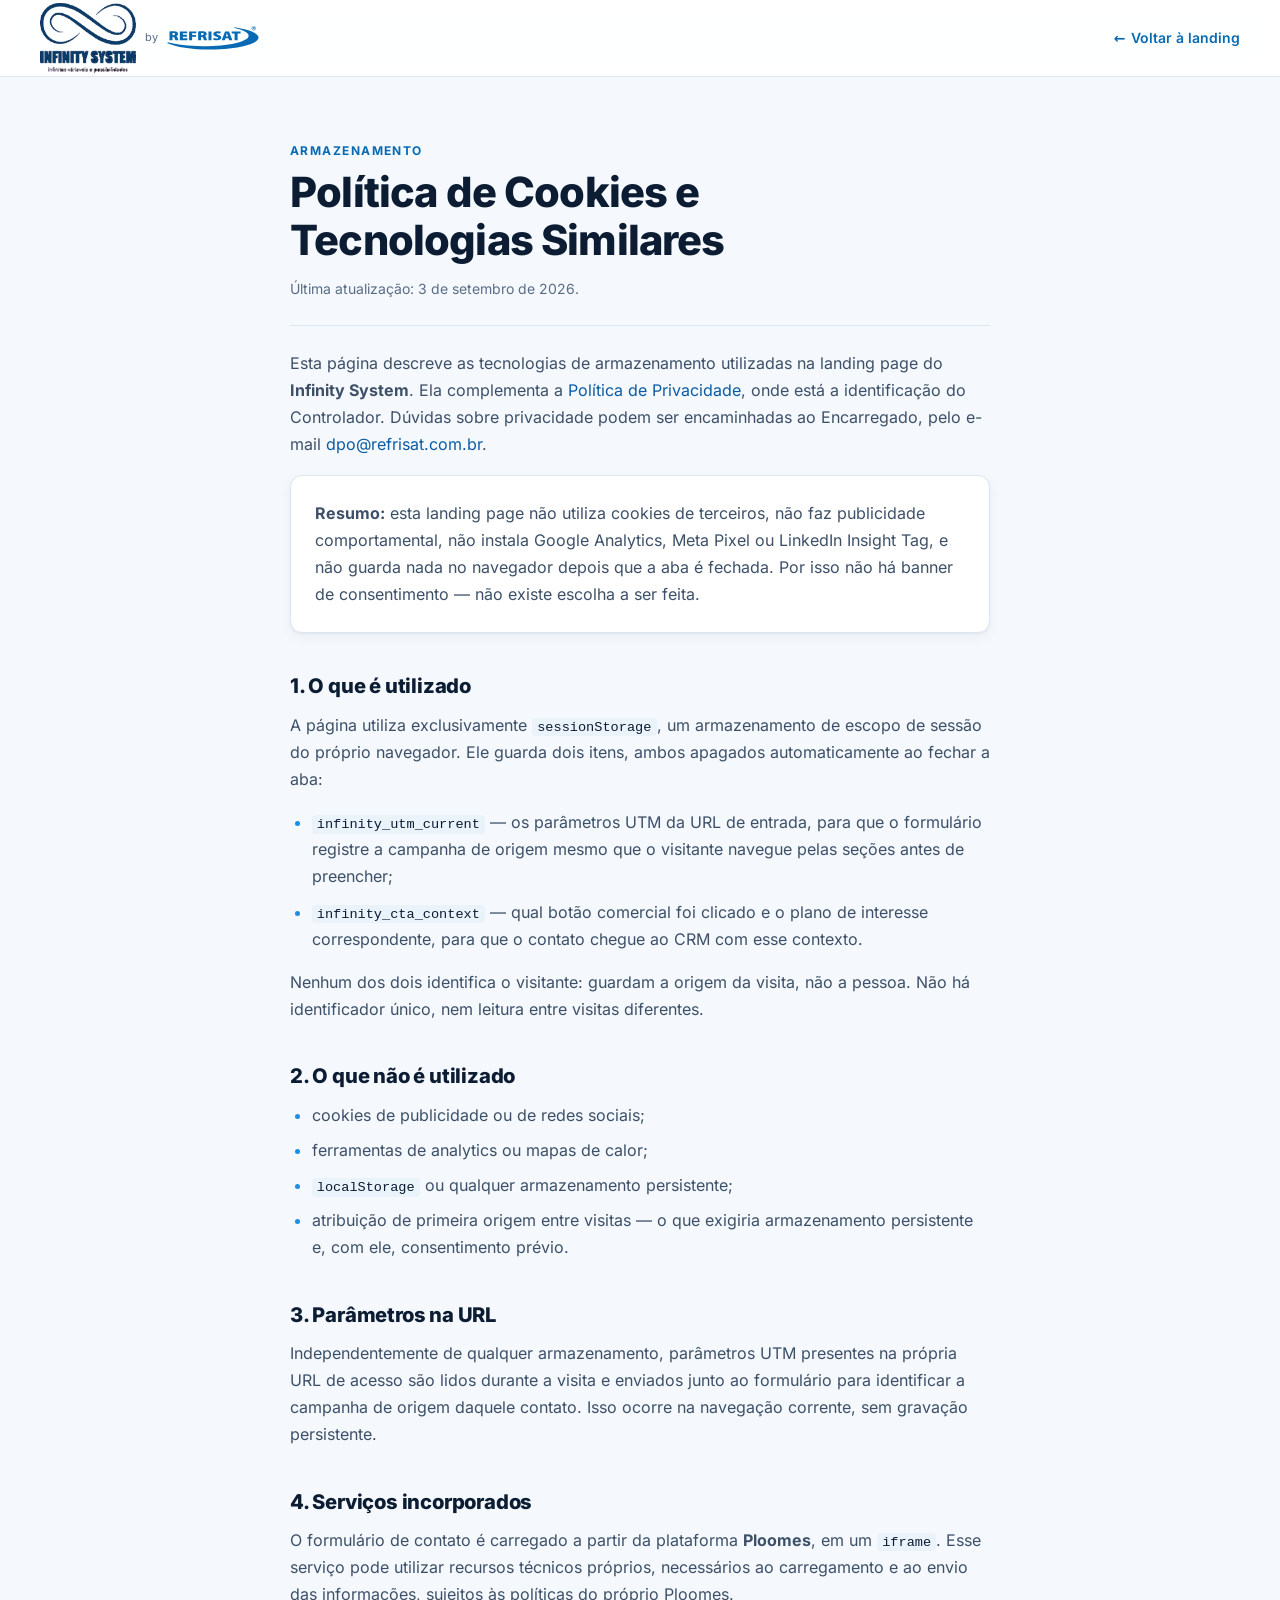
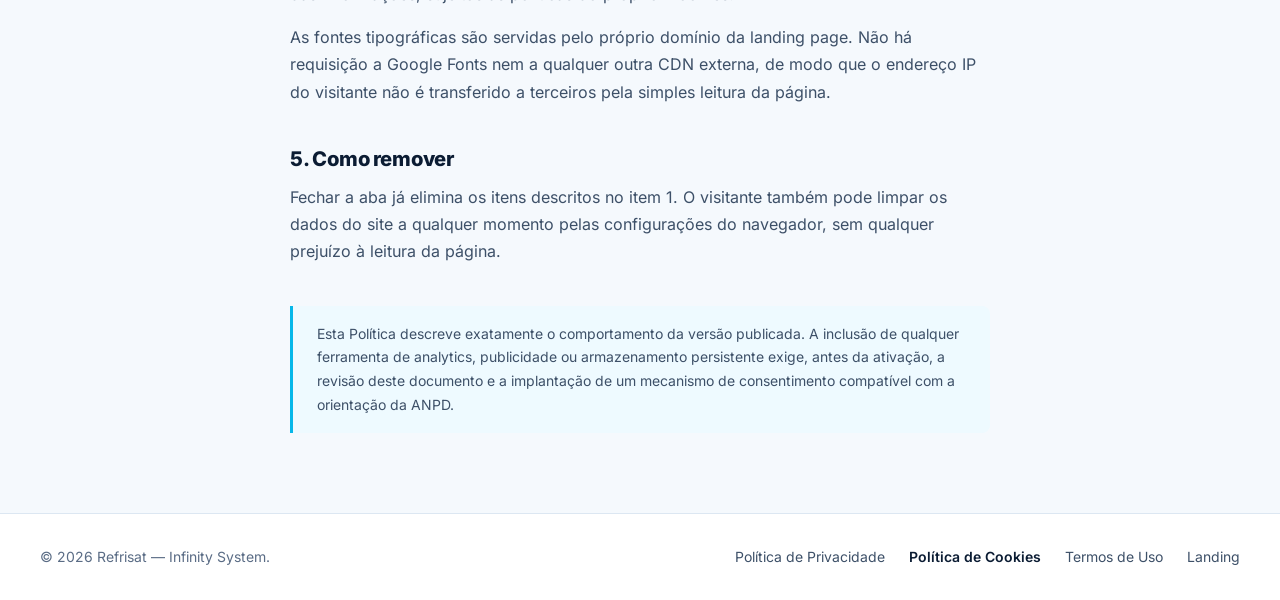
==== politica-de-cookies.html @ ff214e85 "Deploy via Traefik: stack Portainer, Dockerfile e nginx interno Troca o deploy nginx+certbot standal" ====
<!doctype html>
<html lang="pt-BR">
<head>
<meta charset="utf-8">
<meta name="viewport" content="width=device-width, initial-scale=1">

<!-- Conferir a data de "Última atualização" a cada revisão do texto. -->
<title>Política de Cookies | Infinity System</title>
<meta name="description" content="Quais tecnologias de armazenamento a landing page do Infinity System utiliza — e quais deliberadamente não utiliza.">
<link rel="canonical" href="https://goinfinity.com.br/politica-de-cookies.html">
<meta name="robots" content="index, follow">
<meta name="theme-color" content="#ffffff">

<link rel="icon" href="assets/favicon-32.png" sizes="32x32">
<link rel="icon" href="assets/favicon-512.png" sizes="512x512">
<link rel="apple-touch-icon" href="assets/apple-touch-icon.png">
<link rel="stylesheet" href="styles.css">
</head>

<body class="legal-page">

<header class="legal-header">
  <div class="container">
    <a class="brand" href="index.html" aria-label="Infinity System by Refrisat — voltar à página inicial">
      <picture>
        <source srcset="assets/infinity-logo.webp" type="image/webp">
        <img class="brand-mark" src="assets/infinity-logo.png" width="104" height="75" alt="Infinity System">
      </picture>
      <span class="brand-by">by</span>
      <img class="brand-refrisat" src="assets/refrisat.svg" width="96" height="25" alt="Refrisat">
    </a>
    <a class="back-link" href="index.html">Voltar à landing</a>
  </div>
</header>

<main class="legal-doc">
  <p class="kicker">Armazenamento</p>
  <h1>Política de Cookies e Tecnologias Similares</h1>
  <p class="doc-meta">Última atualização: 3 de setembro de 2026.</p>

  <p>Esta página descreve as tecnologias de armazenamento utilizadas na
     landing page do <strong>Infinity System</strong>. Ela complementa a
     <a href="politica-de-privacidade.html">Política de Privacidade</a>, onde
     está a identificação do Controlador. Dúvidas sobre privacidade podem ser
     encaminhadas ao Encarregado, pelo e-mail
     <a href="mailto:dpo@refrisat.com.br">dpo@refrisat.com.br</a>.</p>

  <div class="controller">
    <p><strong>Resumo:</strong> esta landing page não utiliza cookies de
       terceiros, não faz publicidade comportamental, não instala Google
       Analytics, Meta Pixel ou LinkedIn Insight Tag, e não guarda nada no
       navegador depois que a aba é fechada. Por isso não há banner de
       consentimento — não existe escolha a ser feita.</p>
  </div>

  <h2>1. O que é utilizado</h2>
  <p>A página utiliza exclusivamente <code>sessionStorage</code>, um
     armazenamento de escopo de sessão do próprio navegador. Ele guarda dois
     itens, ambos apagados automaticamente ao fechar a aba:</p>
  <ul>
    <li><code>infinity_utm_current</code> — os parâmetros UTM da URL de
        entrada, para que o formulário registre a campanha de origem mesmo
        que o visitante navegue pelas seções antes de preencher;</li>
    <li><code>infinity_cta_context</code> — qual botão comercial foi clicado e
        o plano de interesse correspondente, para que o contato chegue ao CRM
        com esse contexto.</li>
  </ul>
  <p>Nenhum dos dois identifica o visitante: guardam a origem da visita, não a
     pessoa. Não há identificador único, nem leitura entre visitas
     diferentes.</p>

  <h2>2. O que não é utilizado</h2>
  <ul>
    <li>cookies de publicidade ou de redes sociais;</li>
    <li>ferramentas de analytics ou mapas de calor;</li>
    <li><code>localStorage</code> ou qualquer armazenamento persistente;</li>
    <li>atribuição de primeira origem entre visitas — o que exigiria
        armazenamento persistente e, com ele, consentimento prévio.</li>
  </ul>

  <h2>3. Parâmetros na URL</h2>
  <p>Independentemente de qualquer armazenamento, parâmetros UTM presentes na
     própria URL de acesso são lidos durante a visita e enviados junto ao
     formulário para identificar a campanha de origem daquele contato. Isso
     ocorre na navegação corrente, sem gravação persistente.</p>

  <h2>4. Serviços incorporados</h2>
  <p>O formulário de contato é carregado a partir da plataforma
     <strong>Ploomes</strong>, em um <code>iframe</code>. Esse serviço pode
     utilizar recursos técnicos próprios, necessários ao carregamento e ao
     envio das informações, sujeitos às políticas do próprio Ploomes.</p>
  <p>As fontes tipográficas são servidas pelo próprio domínio da landing page.
     Não há requisição a Google Fonts nem a qualquer outra CDN externa, de
     modo que o endereço IP do visitante não é transferido a terceiros pela
     simples leitura da página.</p>

  <h2>5. Como remover</h2>
  <p>Fechar a aba já elimina os itens descritos no item 1. O visitante também
     pode limpar os dados do site a qualquer momento pelas configurações do
     navegador, sem qualquer prejuízo à leitura da página.</p>

  <p class="notice">Esta Política descreve exatamente o comportamento da
     versão publicada. A inclusão de qualquer ferramenta de analytics,
     publicidade ou armazenamento persistente exige, antes da ativação, a
     revisão deste documento e a implantação de um mecanismo de consentimento
     compatível com a orientação da ANPD.</p>

</main>

<footer class="legal-footer">
  <div class="container">
    <p>&copy; 2026 Refrisat — Infinity System.</p>
    <nav aria-label="Documentos legais">
      <a href="politica-de-privacidade.html">Política de Privacidade</a>
      <a href="politica-de-cookies.html" aria-current="page">Política de Cookies</a>
      <a href="termos-de-uso.html">Termos de Uso</a>
      <a href="index.html">Landing</a>
    </nav>
  </div>
</footer>

</body>
</html>
---- styles.css ----
/* =========================================================================
   Infinity System by Refrisat — Landing Page
   Design system + layout
   ========================================================================= */

/* ---------- Fontes (self-hosted: sem dependência de CDN, aderente à LGPD) */
@font-face {
  font-family: 'InterVar';
  font-style: normal;
  font-display: swap;
  font-weight: 100 900;
  src: url('assets/fonts/inter-latin-wght-normal.woff2') format('woff2-variations');
  unicode-range: U+0000-00FF,U+0131,U+0152-0153,U+02BB-02BC,U+02C6,U+02DA,U+02DC,U+0304,U+0308,U+0329,U+2000-206F,U+20AC,U+2122,U+2191,U+2193,U+2212,U+2215,U+FEFF,U+FFFD;
}
@font-face {
  font-family: 'InterVar';
  font-style: normal;
  font-display: swap;
  font-weight: 100 900;
  src: url('assets/fonts/inter-latin-ext-wght-normal.woff2') format('woff2-variations');
  unicode-range: U+0100-02BA,U+02BD-02C5,U+02C7-02CC,U+02CE-02D7,U+02DD-02FF,U+0304,U+0308,U+0329,U+1D00-1DBF,U+1E00-1E9F,U+1EF2-1EFF,U+2020,U+20A0-20AB,U+20AD-20C0,U+2113,U+2C60-2C7F,U+A720-A7FF;
}

/* ---------- Tokens --------------------------------------------------- */
:root {
  /* Marca */
  --navy-950:#04101f;
  --navy-900:#071a33;
  --navy-800:#0b2647;
  --navy-700:#103763;
  --blue-700:#0a5ba4;
  --blue-600:#076ab3;   /* azul institucional Refrisat, extraído do logo vetorial */
  --blue-500:#1b8fe0;
  --cyan-500:#06b7e9;
  --cyan-400:#33cbf0;
  --cyan-200:#a9e6f8;
  --cyan-050:#eefaff;
  --green-700:#12703f;
  --green-500:#1c9c58;
  --violet-600:#6b4bb0;
  --violet-500:#7d5cc6;

  /* Paleta institucional HBR Holding Brasil
     (manual da marca — LOGOS/Holding/MANUAL POCKET_CURVAS.pdf).
     Usada apenas na faixa do grupo; o restante da página segue o azul
     Refrisat. */
  --hbr-navy:#003c64;     /* Pantone 2965C */
  --hbr-gray:#5f5f64;     /* Pantone 425C  */
  --hbr-steel:#5f87a0;    /* Pantone 5415C */
  --hbr-wash:#ecf1f4;     /* 5415C a 12% sobre branco */

  /* Superfícies e texto */
  --ink:#0b1c33;          /* texto principal            AA sobre branco */
  --ink-2:#3d5068;        /* texto secundário  7.0:1                    */
  --ink-3:#5a6c85;        /* texto terciário   4.8:1                    */
  --surface:#ffffff;
  --surface-2:#f5f9fd;
  --surface-3:#eaf2fa;
  --line:#dce7f2;
  --line-2:#c6d8e9;

  /* Texto sobre fundo escuro */
  --on-dark:#ffffff;
  --on-dark-2:#c8d9ea;    /* 9.4:1 sobre --navy-950 */
  --on-dark-3:#9db4cc;    /* 6.1:1 sobre --navy-950 */

  /* Escala tipográfica */
  --fs-display:clamp(2.5rem, 1.55rem + 3.1vw, 4rem);
  --fs-h2:clamp(1.85rem, 1.35rem + 1.7vw, 2.85rem);
  --fs-h3:clamp(1.1rem, 1.02rem + .3vw, 1.3rem);
  --fs-lead:clamp(1.02rem, .96rem + .3vw, 1.19rem);
  --fs-body:1rem;
  --fs-sm:.875rem;
  --fs-xs:.8125rem;
  --fs-eyebrow:.75rem;

  /* Espaçamento (escala de 4) */
  --sp-1:.25rem; --sp-2:.5rem;  --sp-3:.75rem; --sp-4:1rem;
  --sp-5:1.5rem; --sp-6:2rem;   --sp-7:2.5rem; --sp-8:3rem;
  --sp-9:4rem;   --sp-10:5rem;  --sp-11:6.5rem;

  --section-y:clamp(4rem, 2.4rem + 5vw, 7rem);

  /* Formas */
  --r-sm:8px; --r-md:12px; --r-lg:18px; --r-xl:26px; --r-pill:999px;
  --sh-1:0 1px 2px rgba(11,38,71,.06), 0 4px 12px rgba(11,38,71,.05);
  --sh-2:0 2px 4px rgba(11,38,71,.05), 0 12px 28px rgba(11,38,71,.08);
  --sh-3:0 24px 60px rgba(4,20,44,.16);
  --ring:0 0 0 3px #fff, 0 0 0 6px var(--blue-600);
  --ring-dark:0 0 0 3px var(--navy-950), 0 0 0 6px var(--cyan-400);

  --container:1200px;
  --header-h:76px;
}

/* ---------- Reset ---------------------------------------------------- */
*,*::before,*::after { box-sizing:border-box; }
html {
  scroll-behavior:smooth;
  scroll-padding-top:calc(var(--header-h) + 12px);
  -webkit-text-size-adjust:100%;
}
body {
  margin:0;
  font-family:'InterVar', ui-sans-serif, system-ui, -apple-system, 'Segoe UI', Roboto, sans-serif;
  font-size:var(--fs-body);
  line-height:1.6;
  color:var(--ink);
  background:var(--surface);
  -webkit-font-smoothing:antialiased;
  text-rendering:optimizeLegibility;
  font-feature-settings:'cv05' 1,'ss01' 1;
}
h1,h2,h3,h4 { margin:0; font-weight:800; letter-spacing:-.022em; line-height:1.12; text-wrap:balance; }
p { margin:0; }
ul, ol { margin:0; padding:0; list-style:none; }
img,svg { max-width:100%; display:block; }
img { height:auto; }
a { color:inherit; text-decoration:none; }
button { font:inherit; color:inherit; background:none; border:0; cursor:pointer; }
strong,b { font-weight:700; }

/* Foco visível consistente — antes inexistente na página */
:focus-visible { outline:none; box-shadow:var(--ring); border-radius:var(--r-sm); }
.section-dark :focus-visible, .site-footer :focus-visible { box-shadow:var(--ring-dark); }

.skip-link {
  position:fixed; top:-100px; left:16px; z-index:2000;
  background:var(--surface); color:var(--navy-900);
  padding:12px 20px; border-radius:var(--r-sm); font-weight:700; box-shadow:var(--sh-2);
  transition:top .18s ease;
}
.skip-link:focus-visible { top:16px; }
.sr-only {
  position:absolute; width:1px; height:1px; padding:0; margin:-1px;
  overflow:hidden; clip:rect(0 0 0 0); white-space:nowrap; border:0;
}

/* ---------- Layout --------------------------------------------------- */
.container { width:min(var(--container), 100% - 2.5rem); margin-inline:auto; }
.section { padding-block:var(--section-y); position:relative; }
.section-tint { background:var(--surface-2); }
.section-dark { background:var(--navy-950); color:var(--on-dark); }
.section-dark p { color:var(--on-dark-2); }

/* Cabeçalho de seção */
.sec-head { max-width:46rem; margin-bottom:var(--sp-8); }
.sec-head.is-center { margin-inline:auto; text-align:center; }
.eyebrow {
  display:inline-flex; align-items:center; gap:.55rem;
  font-size:var(--fs-eyebrow); font-weight:800; letter-spacing:.09em;
  text-transform:uppercase; color:var(--blue-700); margin-bottom:var(--sp-3);
}
.eyebrow::before { content:""; flex:none; width:22px; height:2px; background:currentColor; border-radius:2px; }
.eyebrow { line-height:1.4; }
.is-center .eyebrow { justify-content:center; }
.eyebrow-light { color:var(--cyan-400); }
.sec-head h2 { font-size:var(--fs-h2); }
.sec-head p { margin-top:var(--sp-4); font-size:var(--fs-lead); color:var(--ink-3); }
.section-dark .sec-head p { color:var(--on-dark-2); }

/* ---------- Botões --------------------------------------------------- */
.btn {
  display:inline-flex; align-items:center; justify-content:center; gap:.5rem;
  min-height:48px; padding:0 1.4rem; border-radius:var(--r-md);
  font-size:var(--fs-sm); font-weight:700; letter-spacing:-.005em;
  transition:background .18s ease, box-shadow .18s ease, transform .18s ease, border-color .18s ease;
  text-align:center;
}
.btn svg { width:18px; height:18px; flex:none; }
.btn-primary {
  color:#fff; background:var(--blue-600);
  box-shadow:0 1px 2px rgba(6,60,110,.24), 0 8px 20px rgba(13,118,204,.24);
}
.btn-primary:hover { background:var(--blue-700); transform:translateY(-1px); box-shadow:0 2px 4px rgba(6,60,110,.2), 0 12px 26px rgba(13,118,204,.3); }
.btn-primary:active { transform:none; }
.btn-ghost-light { color:#fff; border:1px solid rgba(255,255,255,.34); background:rgba(255,255,255,.04); }
.btn-ghost-light:hover { background:rgba(255,255,255,.11); border-color:rgba(255,255,255,.5); }
.btn-outline { color:var(--blue-700); border:1px solid var(--line-2); background:var(--surface); }
.btn-outline:hover { border-color:var(--blue-500); background:var(--cyan-050); }
.btn-block { width:100%; }

/* ---------- Header --------------------------------------------------- */
.site-header {
  position:sticky; top:0; z-index:1000; height:var(--header-h);
  background:rgba(255,255,255,.9);
  -webkit-backdrop-filter:saturate(180%) blur(14px);
  backdrop-filter:saturate(180%) blur(14px);
  border-bottom:1px solid transparent;
  transition:border-color .2s ease, box-shadow .2s ease;
}
.site-header.is-stuck { border-bottom-color:var(--line); box-shadow:0 1px 12px rgba(11,38,71,.06); }
.header-inner { height:100%; display:flex; align-items:center; gap:var(--sp-5); }
.brand { display:flex; align-items:center; gap:.55rem; flex:none; }
.brand-mark { width:96px; height:auto; }
.brand-by { font-size:.6875rem; color:var(--ink-3); letter-spacing:.02em; }
.brand-refrisat { width:92px; height:auto; }

.main-nav { margin-left:auto; }
.main-nav ul { display:flex; align-items:center; gap:var(--sp-5); }
.main-nav a {
  position:relative; display:block; padding:.5rem 0;
  font-size:var(--fs-sm); font-weight:600; color:var(--ink-2);
  transition:color .18s ease;
}
.main-nav a::after {
  content:""; position:absolute; left:0; right:0; bottom:0; height:2px;
  background:var(--cyan-500); border-radius:2px;
  transform:scaleX(0); transform-origin:left; transition:transform .22s ease;
}
.main-nav a:hover { color:var(--ink); }
.main-nav a:hover::after, .main-nav a[aria-current="true"]::after { transform:scaleX(1); }
.main-nav a[aria-current="true"] { color:var(--blue-700); }
.header-cta { flex:none; min-height:42px; padding-inline:1.05rem; font-size:var(--fs-xs); }
.main-nav .mobile-cta { display:none; }   /* só aparece no menu colapsado */

.nav-toggle {
  display:none; margin-left:auto; width:44px; height:44px;
  align-items:center; justify-content:center; border-radius:var(--r-sm);
}
.nav-toggle span { display:block; width:20px; height:2px; background:var(--ink); border-radius:2px; position:relative; transition:transform .22s ease, background .1s ease; }
.nav-toggle span::before, .nav-toggle span::after {
  content:""; position:absolute; left:0; width:20px; height:2px; background:var(--ink); border-radius:2px; transition:transform .22s ease, top .22s ease;
}
.nav-toggle span::before { top:-6px; } .nav-toggle span::after { top:6px; }
.nav-toggle[aria-expanded="true"] span { background:transparent; }
.nav-toggle[aria-expanded="true"] span::before { top:0; transform:rotate(45deg); }
.nav-toggle[aria-expanded="true"] span::after  { top:0; transform:rotate(-45deg); }

/* ---------- Hero ----------------------------------------------------- */
.hero {
  position:relative; overflow:hidden; color:var(--on-dark);
  padding-block:clamp(3.5rem, 2rem + 5vw, 6rem) clamp(3.5rem, 2rem + 5vw, 5.5rem);
  background:
    radial-gradient(90% 70% at 78% 22%, rgba(6,183,233,.16), transparent 60%),
    radial-gradient(70% 60% at 12% 90%, rgba(13,118,204,.2), transparent 62%),
    linear-gradient(160deg, #04101f 0%, #071a33 55%, #082444 100%);
}
.hero::before {
  content:""; position:absolute; inset:0; pointer-events:none; opacity:.5;
  background-image:
    linear-gradient(rgba(51,203,240,.07) 1px, transparent 1px),
    linear-gradient(90deg, rgba(51,203,240,.07) 1px, transparent 1px);
  background-size:64px 64px;
  -webkit-mask-image:radial-gradient(80% 70% at 70% 30%, #000, transparent 75%);
  mask-image:radial-gradient(80% 70% at 70% 30%, #000, transparent 75%);
}
.hero-grid {
  position:relative; z-index:1;
  display:grid; grid-template-columns:minmax(0,1fr) minmax(0,1.02fr);
  gap:clamp(2rem,4vw,3.5rem); align-items:center;
}
.hero-pill {
  display:inline-flex; align-items:center; gap:.5rem;
  padding:.4rem .85rem .4rem .55rem; border-radius:var(--r-pill);
  border:1px solid rgba(51,203,240,.36); background:rgba(6,183,233,.1);
  color:var(--cyan-200); font-size:var(--fs-eyebrow); font-weight:700;
  letter-spacing:.04em; text-transform:uppercase;
}
.hero-pill svg { width:15px; height:15px; }
.hero h1 { font-size:var(--fs-display); margin:var(--sp-5) 0 var(--sp-4); max-width:17ch; }
.hero h1 em { display:block; font-style:normal; color:var(--cyan-400); }
.hero-lead { font-size:var(--fs-lead); color:var(--on-dark-2); max-width:38ch; }
.hero-actions { display:flex; flex-wrap:wrap; gap:var(--sp-3); margin-top:var(--sp-6); }
.hero-proof {
  display:grid; grid-template-columns:repeat(3,minmax(0,1fr)); gap:var(--sp-4);
  margin-top:var(--sp-7); padding-top:var(--sp-5);
  border-top:1px solid rgba(255,255,255,.12); max-width:34rem;
}
.hero-proof li { display:flex; align-items:center; gap:.6rem; font-size:var(--fs-xs); font-weight:600; line-height:1.3; color:#e6f3fa; }
.proof-ico {
  flex:none; width:38px; height:38px; display:grid; place-items:center;
  border-radius:var(--r-md); border:1px solid rgba(51,203,240,.4);
  background:rgba(6,183,233,.1); color:var(--cyan-400);
}
.proof-ico svg { width:19px; height:19px; }
.proof-ico span { font-size:.6875rem; font-weight:800; letter-spacing:-.02em; }

/* Composição visual do hero */
.hero-stage { position:relative; }
.hero-screen {
  border-radius:var(--r-lg); padding:8px;
  background:linear-gradient(150deg, rgba(51,203,240,.55), rgba(13,118,204,.18));
  box-shadow:var(--sh-3), 0 0 60px rgba(6,183,233,.14);
}
.hero-screen img { border-radius:12px; width:100%; }
.hero-readouts {
  display:grid; grid-template-columns:repeat(4,minmax(0,1fr)); gap:.5rem;
  margin-top:.85rem;
}
.readout {
  padding:.6rem .7rem; border-radius:var(--r-md);
  border:1px solid rgba(51,203,240,.28); background:rgba(255,255,255,.05);
  -webkit-backdrop-filter:blur(8px); backdrop-filter:blur(8px);
}
.readout dt { font-size:.625rem; letter-spacing:.07em; text-transform:uppercase; color:var(--cyan-200); }
.readout dd { margin:.15rem 0 0; font-size:1.02rem; font-weight:800; letter-spacing:-.02em; }
.hero-caption { margin-top:.7rem; font-size:.6875rem; color:var(--on-dark-3); text-align:center; }

/* ---------- Variáveis ------------------------------------------------ */
.vars-grid { display:grid; grid-template-columns:minmax(0,.85fr) minmax(0,1.15fr); gap:clamp(2rem,4vw,4rem); align-items:center; }
.var-map { width:100%; height:auto; }
.var-map .link { fill:none; stroke:var(--line-2); stroke-width:1.5; stroke-dasharray:4 5; }
.var-map .chip-bg { fill:#fff; stroke:var(--line); }
.var-map .chip-name { font:700 12px/1 'InterVar',sans-serif; fill:var(--ink); }
.var-map .chip-val  { font:600 11px/1 'InterVar',sans-serif; fill:var(--ink-3); }
.var-map .core-ring { fill:none; stroke:rgba(13,118,204,.18); }
.var-badge { fill:var(--blue-600); }
.var-badge.is-energy { fill:var(--green-500); }
.var-badge.is-ok { fill:var(--green-700); }
.var-badge-ico { fill:none; stroke:#fff; stroke-width:1.9; stroke-linecap:round; stroke-linejoin:round; }

.var-list { display:none; grid-template-columns:repeat(2,minmax(0,1fr)); gap:.6rem; }
.var-list li {
  display:grid; grid-template-columns:auto 1fr; grid-template-rows:auto auto;
  column-gap:.7rem; align-items:center;
  padding:.8rem .9rem; border:1px solid var(--line); border-radius:var(--r-md); background:var(--surface);
}
.var-list b     { grid-column:2; font-size:var(--fs-sm); }
.var-list small { grid-column:2; font-size:var(--fs-xs); color:var(--ink-3); }
.var-dot {
  grid-row:1 / span 2; width:34px; height:34px; display:grid; place-items:center;
  border-radius:50%; background:var(--blue-600); color:#fff;
}
.var-dot svg { width:17px; height:17px; }
.var-dot.is-energy { background:var(--green-500); }
.var-dot.is-ok     { background:var(--green-700); }

/* ---------- Proximidade ---------------------------------------------- */
.prox-card {
  display:grid; grid-template-columns:minmax(0,1.05fr) minmax(0,1fr);
  gap:clamp(1.5rem,3vw,3rem); align-items:center;
  padding:clamp(1.75rem,3vw,3rem);
  border:1px solid var(--line); border-radius:var(--r-xl);
  background:linear-gradient(140deg,#fff, var(--cyan-050));
  box-shadow:var(--sh-1);
}
.prox-flow { width:100%; height:auto; }
.prox-flow .node { fill:#fff; stroke:var(--line-2); }
.prox-flow .node-dark { fill:var(--navy-800); }
.prox-flow .label { font:700 11px/1 'InterVar',sans-serif; fill:var(--ink-2); text-anchor:middle; }
.prox-flow .label-light { fill:#fff; }
.prox-flow .sub { font:600 9.5px/1 'InterVar',sans-serif; fill:var(--ink-3); text-anchor:middle; }
.prox-flow .wire { fill:none; stroke:var(--blue-500); stroke-width:1.6; stroke-dasharray:5 4; }
.prox-stats { display:flex; flex-wrap:wrap; gap:var(--sp-5); margin-top:var(--sp-6); }
.prox-stats div { display:flex; align-items:center; gap:.55rem; font-size:var(--fs-sm); color:var(--ink-2); }
.prox-stats b {
  flex:none; width:34px; height:34px; display:grid; place-items:center;
  border-radius:var(--r-sm); background:var(--surface-3); color:var(--blue-700);
  font-size:var(--fs-xs); font-weight:800;
}
.prox-stats b svg { width:16px; height:16px; }

/* ---------- Cards de recurso ----------------------------------------- */
.card-grid { display:grid; grid-template-columns:repeat(3,minmax(0,1fr)); gap:var(--sp-4); }
.card {
  padding:var(--sp-6) var(--sp-5); border:1px solid var(--line);
  border-radius:var(--r-lg); background:var(--surface); box-shadow:var(--sh-1);
  transition:border-color .2s ease, box-shadow .2s ease, transform .2s ease;
}
.card:hover { border-color:var(--line-2); box-shadow:var(--sh-2); transform:translateY(-3px); }
.card h3 { font-size:var(--fs-h3); margin:var(--sp-4) 0 var(--sp-2); }
.card p { font-size:var(--fs-sm); color:var(--ink-3); }
.ico-tile {
  width:44px; height:44px; display:grid; place-items:center;
  border-radius:var(--r-md); background:var(--cyan-050);
  border:1px solid #cae9f7; color:var(--blue-700);
}
.ico-tile svg { width:22px; height:22px; }

/* ---------- Tempo real ----------------------------------------------- */
.rt-grid { display:grid; grid-template-columns:minmax(0,.78fr) minmax(0,1.22fr); gap:clamp(2rem,4vw,3.5rem); align-items:center; }
.rt-list { display:grid; grid-template-columns:repeat(auto-fit,minmax(11rem,1fr)); gap:.6rem; margin-top:var(--sp-6); }
.rt-list li {
  display:flex; align-items:center; gap:.5rem; padding:.55rem .75rem;
  font-size:var(--fs-xs); font-weight:600; color:#d7e7f3;
  border-left:2px solid var(--cyan-500); background:rgba(255,255,255,.04);
  border-radius:0 var(--r-sm) var(--r-sm) 0;
}
.rt-screen { padding:10px; border-radius:var(--r-lg); border:1px solid rgba(51,203,240,.3); background:rgba(255,255,255,.05); box-shadow:var(--sh-3); }
.rt-screen img { border-radius:10px; width:100%; }

/* ---------- Pilares -------------------------------------------------- */
.steps { display:grid; grid-template-columns:repeat(5,minmax(0,1fr)); gap:var(--sp-4); counter-reset:step; }
.step { position:relative; padding-top:var(--sp-5); }
.step::before {
  content:""; position:absolute; top:0; left:0; right:0; height:2px;
  background:linear-gradient(90deg,var(--blue-600), var(--cyan-500));
  border-radius:2px; opacity:.28;
}
.step:first-child::before { background:var(--blue-600); opacity:1; }
.step-n { font-size:var(--fs-xs); font-weight:800; color:var(--blue-700); letter-spacing:.08em; }
.step h3 { font-size:1.0625rem; margin:var(--sp-3) 0 var(--sp-2); }
.step p { font-size:var(--fs-xs); color:var(--ink-3); }
.step-ico { margin-top:var(--sp-3); color:var(--blue-600); }
.step-ico svg { width:26px; height:26px; }

/* ---------- Arquitetura ---------------------------------------------- */
.arch {
  display:grid; grid-template-columns:1fr auto 1fr auto 1fr auto 1fr;
  align-items:center; gap:var(--sp-4);
  padding:var(--sp-7) var(--sp-5); border:1px solid var(--line);
  border-radius:var(--r-xl); background:var(--surface); box-shadow:var(--sh-1);
}
.arch-node { text-align:center; }
.arch-art { height:118px; display:grid; place-items:center; margin-bottom:var(--sp-4); }
.arch-art img { max-height:112px; width:auto; object-fit:contain; }
.arch-art .ico-cloud { color:var(--blue-500); }
.arch-art .ico-cloud svg { width:82px; height:82px; }
.arch-node b { display:block; font-size:.9375rem; }
.arch-node small { display:block; font-size:var(--fs-xs); color:var(--ink-3); margin-top:.15rem; }
.arch-link { display:grid; justify-items:center; gap:.35rem; color:var(--line-2); }
.arch-link span { font-size:.625rem; font-weight:800; letter-spacing:.06em; text-transform:uppercase; color:var(--ink-3); white-space:nowrap; }
.arch-link svg { width:34px; height:10px; }
.spec-list {
  display:grid; grid-template-columns:repeat(auto-fit,minmax(9rem,1fr));
  gap:var(--sp-3); margin-top:var(--sp-5);
}
.spec-list li {
  padding:.7rem .9rem; border-radius:var(--r-md);
  background:var(--surface); border:1px solid var(--line);
}
.spec-list .k { display:block; font-size:.625rem; font-weight:800; letter-spacing:.07em; text-transform:uppercase; color:var(--ink-3); }
.spec-list .v { display:block; margin-top:.2rem; font-size:var(--fs-sm); font-weight:700; }

/* ---------- Aplicações ----------------------------------------------- */
.apps { display:grid; grid-template-columns:repeat(3,minmax(0,1fr)); gap:var(--sp-4); }
.app {
  display:flex; flex-direction:column; overflow:hidden;
  border:1px solid var(--line); border-radius:var(--r-xl);
  background:var(--surface); box-shadow:var(--sh-1);
}
.app-body { padding:var(--sp-6) var(--sp-5) var(--sp-5); flex:1; }
.app-tag {
  display:inline-block; padding:.25rem .6rem; border-radius:var(--r-pill);
  font-size:.6875rem; font-weight:800; letter-spacing:.07em; text-transform:uppercase;
  color:var(--blue-700); background:var(--cyan-050); border:1px solid #cae9f7;
}
.app h3 { font-size:1.375rem; margin:var(--sp-4) 0 var(--sp-3); }
.app p { font-size:var(--fs-sm); color:var(--ink-3); }
.app ul { margin-top:var(--sp-4); display:grid; gap:.5rem; }
.app li { position:relative; padding-left:1.4rem; font-size:var(--fs-xs); color:var(--ink-2); }
.app li svg { position:absolute; left:0; top:.15rem; width:14px; height:14px; color:var(--blue-600); }
.app-note { margin-top:var(--sp-4); font-size:var(--fs-xs); color:var(--ink-3); }
.app-media { padding:var(--sp-4); background:var(--surface-2); border-top:1px solid var(--line); display:grid; align-content:center; min-height:224px; }
.app-media img { border-radius:var(--r-sm); box-shadow:var(--sh-1); width:100%; aspect-ratio:16/10; object-fit:cover; object-position:center top; }
.app--energy .app-tag { color:var(--green-700); background:#ecfaf1; border-color:#bfe6cf; }
.app--energy li svg { color:var(--green-500); }
.app--medical .app-tag { color:var(--violet-600); background:#f4f0fc; border-color:#ddd2f2; }
.app--medical li svg { color:var(--violet-500); }
.units { display:flex; flex-wrap:wrap; gap:.4rem; margin-top:var(--sp-4); }
.units span {
  padding:.3rem .6rem; border-radius:var(--r-sm); font-size:.6875rem; font-weight:800;
  color:var(--green-700); background:#ecfaf1; border:1px solid #bfe6cf;
}
.med-figure { display:grid; place-items:center; padding:var(--sp-5) 0; }
.med-figure svg { width:min(100%,290px); height:auto; }
.med-figure .room { fill:#faf8ff; stroke:#e2d8f5; }
.med-figure .bore { fill:#fff; stroke:#c9b9e8; }
.med-figure .tag-bg { fill:#fff; stroke:#ddd2f2; }
.med-figure .tag-v { font:800 12px/1 'InterVar',sans-serif; fill:var(--violet-600); }
.med-figure .tag-l { font:600 9px/1 'InterVar',sans-serif; fill:var(--ink-3); }

/* ---------- Segurança ------------------------------------------------ */
.sec-grid { display:grid; grid-template-columns:repeat(auto-fit,minmax(14rem,1fr)); gap:var(--sp-4); }

/* ---------- Planos --------------------------------------------------- */
.plans { display:grid; grid-template-columns:repeat(4,minmax(0,1fr)); gap:var(--sp-4); align-items:stretch; }
.plan {
  --accent:var(--blue-700);
  position:relative; display:flex; flex-direction:column;
  padding:var(--sp-6) var(--sp-5) var(--sp-5);
  border:1px solid var(--line); border-radius:var(--r-lg);
  background:var(--surface); box-shadow:var(--sh-1);
}
.plan::before { content:""; position:absolute; inset:0 0 auto; height:4px; border-radius:var(--r-lg) var(--r-lg) 0 0; background:var(--accent); }
/* green-700 em vez de green-500: branco sobre #1c9c58 dá 3.5:1 e reprova em AA */
.plan--energy  { --accent:var(--green-700); }
.plan--medical { --accent:var(--violet-500); }
.plan--plant   { --accent:var(--navy-800); }
.plan--featured { border-color:var(--blue-500); box-shadow:0 2px 4px rgba(11,38,71,.05), 0 18px 40px rgba(13,118,204,.16); }
.plan-flag {
  position:absolute; top:-11px; left:50%; transform:translateX(-50%);
  padding:.25rem .7rem; border-radius:var(--r-pill); white-space:nowrap;
  background:var(--blue-600); color:#fff; font-size:.625rem; font-weight:800;
  letter-spacing:.07em; text-transform:uppercase;
}
.plan-ico { width:42px; height:42px; display:grid; place-items:center; border-radius:var(--r-md); color:var(--accent); background:color-mix(in srgb, var(--accent) 9%, #fff); border:1px solid color-mix(in srgb, var(--accent) 22%, #fff); }
.plan-ico svg { width:21px; height:21px; }
.plan h3 { font-size:1.25rem; margin:var(--sp-4) 0 .15rem; color:var(--accent); }
.plan-sub { font-size:var(--fs-xs); color:var(--ink-3); }
.plan-price { margin-top:var(--sp-5); display:flex; align-items:baseline; gap:.25rem; flex-wrap:wrap; }
.plan-price .from { width:100%; font-size:var(--fs-xs); color:var(--ink-3); font-weight:600; }
.plan-price .cur { font-size:1rem; font-weight:800; }
.plan-price .val { font-size:2.6rem; font-weight:800; letter-spacing:-.04em; line-height:1; }
.plan-price .per { font-size:var(--fs-sm); font-weight:700; color:var(--ink-3); }
.plan-annual { margin-top:.35rem; font-size:var(--fs-xs); color:var(--ink-3); }
.plan ul { margin:var(--sp-5) 0; display:grid; gap:.6rem; flex:1; }
.plan li { position:relative; padding-left:1.5rem; font-size:var(--fs-xs); color:var(--ink-2); }
.plan li svg { position:absolute; left:0; top:.1rem; width:15px; height:15px; color:var(--accent); }
.plan-cta { background:var(--accent); color:#fff; min-height:44px; font-size:var(--fs-xs); }
.plan-cta:hover { filter:brightness(1.08); transform:translateY(-1px); }
.plans-foot { margin-top:var(--sp-5); font-size:var(--fs-xs); color:var(--ink-3); text-align:center; }

/* ---------- FAQ ------------------------------------------------------ */
.faq { max-width:52rem; margin-inline:auto; display:grid; gap:.6rem; }
.faq details { border:1px solid var(--line); border-radius:var(--r-md); background:var(--surface); }
.faq details[open] { border-color:var(--line-2); box-shadow:var(--sh-1); }
.faq summary {
  display:flex; align-items:center; gap:var(--sp-4); justify-content:space-between;
  padding:1.05rem var(--sp-5); cursor:pointer; font-weight:700; font-size:.9375rem;
  list-style:none;
}
.faq summary::-webkit-details-marker { display:none; }
.faq summary svg { flex:none; width:18px; height:18px; color:var(--blue-600); transition:transform .2s ease; }
.faq details[open] summary svg { transform:rotate(45deg); }
.faq p { padding:0 var(--sp-5) 1.15rem; font-size:var(--fs-sm); color:var(--ink-3); max-width:60ch; }

/* ---------- Contato -------------------------------------------------- */
.contact { position:relative; overflow:hidden; }
.contact::before {
  content:""; position:absolute; inset:0;
  background:radial-gradient(60% 70% at 12% 10%, rgba(6,183,233,.16), transparent 60%);
}
.contact-grid { position:relative; z-index:1; display:grid; grid-template-columns:minmax(0,.8fr) minmax(0,1.2fr); gap:clamp(2rem,4vw,3.5rem); align-items:start; }
.contact-note {
  margin:var(--sp-5) 0; padding:.9rem 1.1rem; border-radius:0 var(--r-md) var(--r-md) 0;
  border-left:3px solid var(--cyan-500); background:rgba(255,255,255,.07);
  color:#e2f6ff; font-size:var(--fs-sm); font-weight:600;
}
.contact-list { display:grid; gap:.7rem; }
.contact-list li { display:flex; align-items:center; gap:.6rem; font-size:var(--fs-sm); color:var(--on-dark-2); }
.contact-list svg { flex:none; width:17px; height:17px; color:var(--cyan-400); }
.form-card { background:var(--surface); color:var(--ink); border-radius:var(--r-xl); padding:var(--sp-4); box-shadow:var(--sh-3); }
.form-head { display:flex; align-items:baseline; justify-content:space-between; gap:var(--sp-4); padding:.5rem .6rem 1rem; flex-wrap:wrap; }
.form-head h3 { font-size:1.0625rem; }
.form-head span { font-size:var(--fs-xs); color:var(--ink-3); }
.form-frame { position:relative; border-radius:var(--r-md); overflow:hidden; background:var(--surface-2); }
.form-frame iframe { width:100%; height:760px; border:0; display:block; background:var(--surface); }
.form-skeleton {
  position:absolute; inset:0; display:grid; gap:.75rem;
  grid-auto-rows:min-content; align-content:center; justify-items:center;
  background:var(--surface-2); color:var(--ink-3); font-size:var(--fs-xs);
}
.form-skeleton[hidden] { display:none; }
.spinner { width:26px; height:26px; border:2.5px solid var(--line-2); border-top-color:var(--blue-600); border-radius:50%; animation:spin .8s linear infinite; }
@keyframes spin { to { transform:rotate(360deg); } }
.form-legal { padding:.9rem .6rem 0; margin:0; font-size:var(--fs-xs); color:var(--ink-3); }
.form-legal a { color:var(--blue-700); font-weight:600; text-decoration:underline; text-underline-offset:2px; }

/* ---------- Grupo HBR Holding Brasil --------------------------------- */
.group-section {
  background:var(--hbr-wash);
  border-block:1px solid rgba(95,135,160,.22);
  padding-block:clamp(3rem, 2rem + 3vw, 4.5rem);
}
.group-head { text-align:center; max-width:44rem; margin:0 auto var(--sp-8); }
.group-lockup { width:clamp(150px, 18vw, 190px); height:auto; margin:0 auto; }
.group-rule { display:block; width:56px; height:3px; border-radius:2px; background:var(--hbr-navy); margin:var(--sp-4) auto var(--sp-5); }
.group-head p { font-size:var(--fs-sm); color:var(--hbr-gray); }

.group-logos {
  display:flex; flex-wrap:wrap; align-items:center; justify-content:center;
  gap:clamp(1.5rem, .8rem + 2.2vw, 2.5rem) clamp(1.75rem, .8rem + 2.6vw, 3rem);
}
.group-logos a {
  display:block; padding:.4rem; border-radius:var(--r-sm);
  opacity:.9; transition:opacity .22s ease, transform .22s ease;
}
.group-logos a:hover, .group-logos a:focus-visible { opacity:1; transform:translateY(-2px); }
.group-logos a:focus-visible { box-shadow:0 0 0 3px var(--hbr-wash), 0 0 0 6px var(--hbr-steel); outline:none; }
/* alturas ajustadas individualmente: cada marca tem proporção diferente,
   igualar a largura deixaria umas gigantes e outras minúsculas */
.gl { width:auto; }
.gl-hbr  { height:32px; }
.gl-air  { height:32px; }
.gl-oce  { height:21px; }
.gl-ener { height:25px; }
.gl-teg  { height:32px; }
.gl-fld  { height:21px; }
.gl-ref  { height:25px; }

/* ---------- Footer --------------------------------------------------- */
.site-footer { background:var(--navy-950); color:var(--on-dark-2); padding-block:var(--sp-8) var(--sp-5); }
.footer-grid { display:grid; grid-template-columns:minmax(0,1.4fr) repeat(3,minmax(0,1fr)); gap:var(--sp-6); }
.footer-brand > picture img { width:120px; height:auto; }
.footer-by { display:flex; align-items:center; gap:.5rem; margin-top:var(--sp-3); }
.footer-by span { font-size:.6875rem; color:var(--on-dark-3); }
.footer-by img { width:100px; height:auto; }
.footer-brand > p:last-child { margin-top:var(--sp-4); font-size:var(--fs-xs); color:var(--on-dark-3); max-width:34ch; }
.footer-col h4 { font-size:var(--fs-xs); letter-spacing:.08em; text-transform:uppercase; color:#fff; margin-bottom:var(--sp-4); }
.footer-col ul { display:grid; gap:.55rem; }
.footer-col a { font-size:var(--fs-sm); color:var(--on-dark-2); transition:color .15s ease; }
.footer-col a:hover { color:var(--cyan-400); }
.footer-bottom {
  margin-top:var(--sp-7); padding-top:var(--sp-5); border-top:1px solid rgba(255,255,255,.1);
  display:flex; flex-wrap:wrap; gap:var(--sp-4); justify-content:space-between;
  font-size:var(--fs-xs); color:var(--on-dark-3);
}

/* ---------- Animação de entrada -------------------------------------- */
.reveal { opacity:0; transform:translateY(14px); transition:opacity .6s cubic-bezier(.2,.7,.3,1), transform .6s cubic-bezier(.2,.7,.3,1); }
.reveal.is-in { opacity:1; transform:none; }

/* ---------- Responsivo ----------------------------------------------- */
@media (max-width:1080px) {
  .hero-grid,
  .vars-grid,
  .rt-grid,
  .contact-grid { grid-template-columns:1fr; }
  .hero h1 { max-width:20ch; }
  .hero-lead { max-width:56ch; }
  .prox-card { grid-template-columns:1fr; }
  .prox-card .prox-media { order:-1; }
  .card-grid { grid-template-columns:repeat(2,minmax(0,1fr)); }
  .steps { grid-template-columns:repeat(3,minmax(0,1fr)); row-gap:var(--sp-6); }
  .arch { grid-template-columns:repeat(2,minmax(0,1fr)); row-gap:var(--sp-6); }
  .arch-link { display:none; }
  .apps { grid-template-columns:1fr; }
  .app { display:grid; grid-template-columns:minmax(0,1fr) minmax(0,1fr); align-items:center; }
  .app-media { border-top:0; border-left:1px solid var(--line); height:100%; display:grid; align-content:center; }
  .plans { grid-template-columns:repeat(2,minmax(0,1fr)); row-gap:var(--sp-6); }
}

/* A navegação vira menu antes do restante do layout: entre 860 e 1080 px
   os links + CTA não cabiam ao lado da marca (causava overflow horizontal). */
@media (max-width:1080px) {
  :root { --header-h:68px; }
  .main-nav {
    position:fixed; inset:var(--header-h) 0 auto; margin:0;
    background:var(--surface); border-bottom:1px solid var(--line);
    box-shadow:0 16px 32px rgba(11,38,71,.12);
    padding:var(--sp-3) 1.25rem var(--sp-5);
    transform:translateY(-8px); opacity:0; visibility:hidden;
    transition:opacity .2s ease, transform .2s ease, visibility .2s;
  }
  .main-nav.is-open { transform:none; opacity:1; visibility:visible; }
  .main-nav ul { flex-direction:column; align-items:stretch; gap:0; }
  .main-nav a { padding:.85rem .25rem; border-bottom:1px solid var(--line); font-size:.9375rem; }
  .main-nav a::after { display:none; }
  .main-nav .mobile-cta { display:block; margin-top:var(--sp-4); }
  .main-nav .mobile-cta a { border-bottom:0; padding:0 1.4rem; }
  .header-cta { display:none; }
  .nav-toggle { display:flex; }
  .brand-mark { width:88px; } .brand-refrisat { width:82px; }
}

@media (max-width:860px) {
  :root { --header-h:64px; }
  .brand-mark { width:82px; } .brand-refrisat { width:74px; } .brand-by { display:none; }
  .hero-readouts { grid-template-columns:repeat(2,minmax(0,1fr)); }
  .hero-proof { grid-template-columns:1fr; gap:var(--sp-3); }
  .var-map { display:none; }
  .var-list { display:grid; }
  .card-grid { grid-template-columns:1fr; }
  .steps { grid-template-columns:1fr; gap:var(--sp-5); }
  .step { display:grid; grid-template-columns:auto 1fr; column-gap:var(--sp-4); padding-top:var(--sp-4); }
  .step-n { grid-column:1; }
  .step-ico { grid-row:1 / span 3; grid-column:1; margin:0; align-self:start; }
  .step h3, .step p, .step-n { grid-column:2; }
  .step-ico { display:none; }
  .arch { grid-template-columns:1fr; }
  .app { grid-template-columns:1fr; }
  .app-media { border-left:0; border-top:1px solid var(--line); }
  .plans { grid-template-columns:1fr; }
  .footer-grid { grid-template-columns:1fr 1fr; }
  .footer-brand { grid-column:1 / -1; }
}

@media (max-width:520px) {
  .container { width:min(var(--container), 100% - 2rem); }
  .hero-actions .btn { width:100%; }
  .footer-grid { grid-template-columns:1fr; }
}

@media (prefers-reduced-motion:reduce) {
  html { scroll-behavior:auto; }
  *, *::before, *::after { transition-duration:.01ms !important; animation-duration:.01ms !important; animation-iteration-count:1 !important; }
  .reveal { opacity:1; transform:none; }
}

@media print {
  .site-header, .nav-toggle, .hero-actions, .form-card, .reveal { box-shadow:none; }
  .reveal { opacity:1; transform:none; }
  .section-dark, .hero { background:#fff !important; color:#000 !important; }
}

/* =========================================================================
   PÁGINAS LEGAIS  (politica-de-privacidade, politica-de-cookies, termos-de-uso)
   Documento de leitura longa: medida de linha curta, hierarquia discreta.
   ====================================================================== */

.legal-page { background:var(--surface-2); }

.legal-header {
  position:sticky; top:0; z-index:20;
  background:rgba(255,255,255,.92);
  backdrop-filter:saturate(150%) blur(10px);
  border-bottom:1px solid var(--line);
}
.legal-header .container {
  display:flex; align-items:center; justify-content:space-between;
  gap:var(--sp-4); min-height:var(--header-h);
}
.legal-header .back-link {
  font-size:var(--fs-sm); font-weight:600; color:var(--blue-600);
  text-decoration:none; white-space:nowrap; border-radius:var(--r-sm);
}
.legal-header .back-link:hover { text-decoration:underline; }
.legal-header .back-link::before { content:"←"; margin-right:.4em; }

.legal-doc {
  width:min(70ch, 100% - 2.5rem); margin-inline:auto;
  padding-block:clamp(2.5rem, 1.6rem + 3vw, 4.5rem) var(--sp-10);
}
.legal-doc .kicker {
  font-size:var(--fs-eyebrow); font-weight:700; letter-spacing:.12em;
  text-transform:uppercase; color:var(--blue-600); margin:0 0 var(--sp-2);
}
.legal-doc h1 {
  font-size:clamp(1.9rem, 1.4rem + 1.7vw, 2.6rem); line-height:1.15;
  letter-spacing:-.02em; margin:0 0 var(--sp-3);
}
.legal-doc .doc-meta {
  font-size:var(--fs-sm); color:var(--ink-3);
  padding-bottom:var(--sp-5); margin:0 0 var(--sp-5);
  border-bottom:1px solid var(--line);
}
.legal-doc h2 {
  font-size:var(--fs-h3); line-height:1.3; letter-spacing:-.01em;
  margin:var(--sp-7) 0 var(--sp-3); scroll-margin-top:calc(var(--header-h) + 1rem);
}
.legal-doc h3 {
  font-size:1rem; margin:var(--sp-5) 0 var(--sp-2); color:var(--ink-2);
}
.legal-doc p, .legal-doc li { color:var(--ink-2); line-height:1.7; }
.legal-doc p { margin:0 0 var(--sp-4); }
.legal-doc ul { margin:0 0 var(--sp-4); padding-left:1.35rem; list-style:disc; }
.legal-doc ul li::marker { color:var(--blue-500); }
.legal-doc li { margin-bottom:var(--sp-2); }
.legal-doc a { color:var(--blue-700); }
.legal-doc code {
  font-family:ui-monospace, SFMono-Regular, Menlo, Consolas, monospace;
  font-size:.85em; background:var(--surface-3); color:var(--ink);
  padding:.12em .38em; border-radius:4px;
}

/* Bloco de identificação do controlador */
.legal-doc .controller {
  background:var(--surface); border:1px solid var(--line);
  border-radius:var(--r-md); padding:var(--sp-5);
  margin:0 0 var(--sp-6); box-shadow:var(--sh-1);
}
.legal-doc .controller p:last-child { margin-bottom:0; }
.legal-doc .controller dt {
  font-size:var(--fs-xs); font-weight:700; letter-spacing:.06em;
  text-transform:uppercase; color:var(--ink-3); margin-top:var(--sp-3);
}
.legal-doc .controller dt:first-child { margin-top:0; }
.legal-doc .controller dd { margin:.15rem 0 0; color:var(--ink-2); line-height:1.6; }

/* Observação de encerramento */
.legal-doc .notice {
  margin:var(--sp-7) 0 0; padding:var(--sp-4) var(--sp-5);
  background:var(--cyan-050); border-left:3px solid var(--cyan-500);
  border-radius:0 var(--r-sm) var(--r-sm) 0;
  font-size:var(--fs-sm); color:var(--ink-2);
}

/* Rodapé enxuto das páginas legais */
.legal-footer {
  border-top:1px solid var(--line); background:var(--surface);
  padding-block:var(--sp-6); font-size:var(--fs-sm); color:var(--ink-3);
}
.legal-footer .container {
  display:flex; flex-wrap:wrap; gap:var(--sp-3) var(--sp-5);
  align-items:center; justify-content:space-between;
}
.legal-footer nav { display:flex; flex-wrap:wrap; gap:var(--sp-2) var(--sp-5); }
.legal-footer a { color:var(--ink-2); text-decoration:none; }
.legal-footer a:hover { color:var(--blue-700); text-decoration:underline; }
.legal-footer a[aria-current="page"] { color:var(--ink); font-weight:600; }
.legal-footer p { margin:0; }

/* Marcador de pendência editorial — não deve sobreviver à publicação */
.legal-doc .todo {
  display:inline-block; background:#fff4d6; color:#7a4c00;
  border:1px dashed #d9a521; border-radius:4px;
  padding:.05em .45em; font-size:.9em; font-weight:600;
}
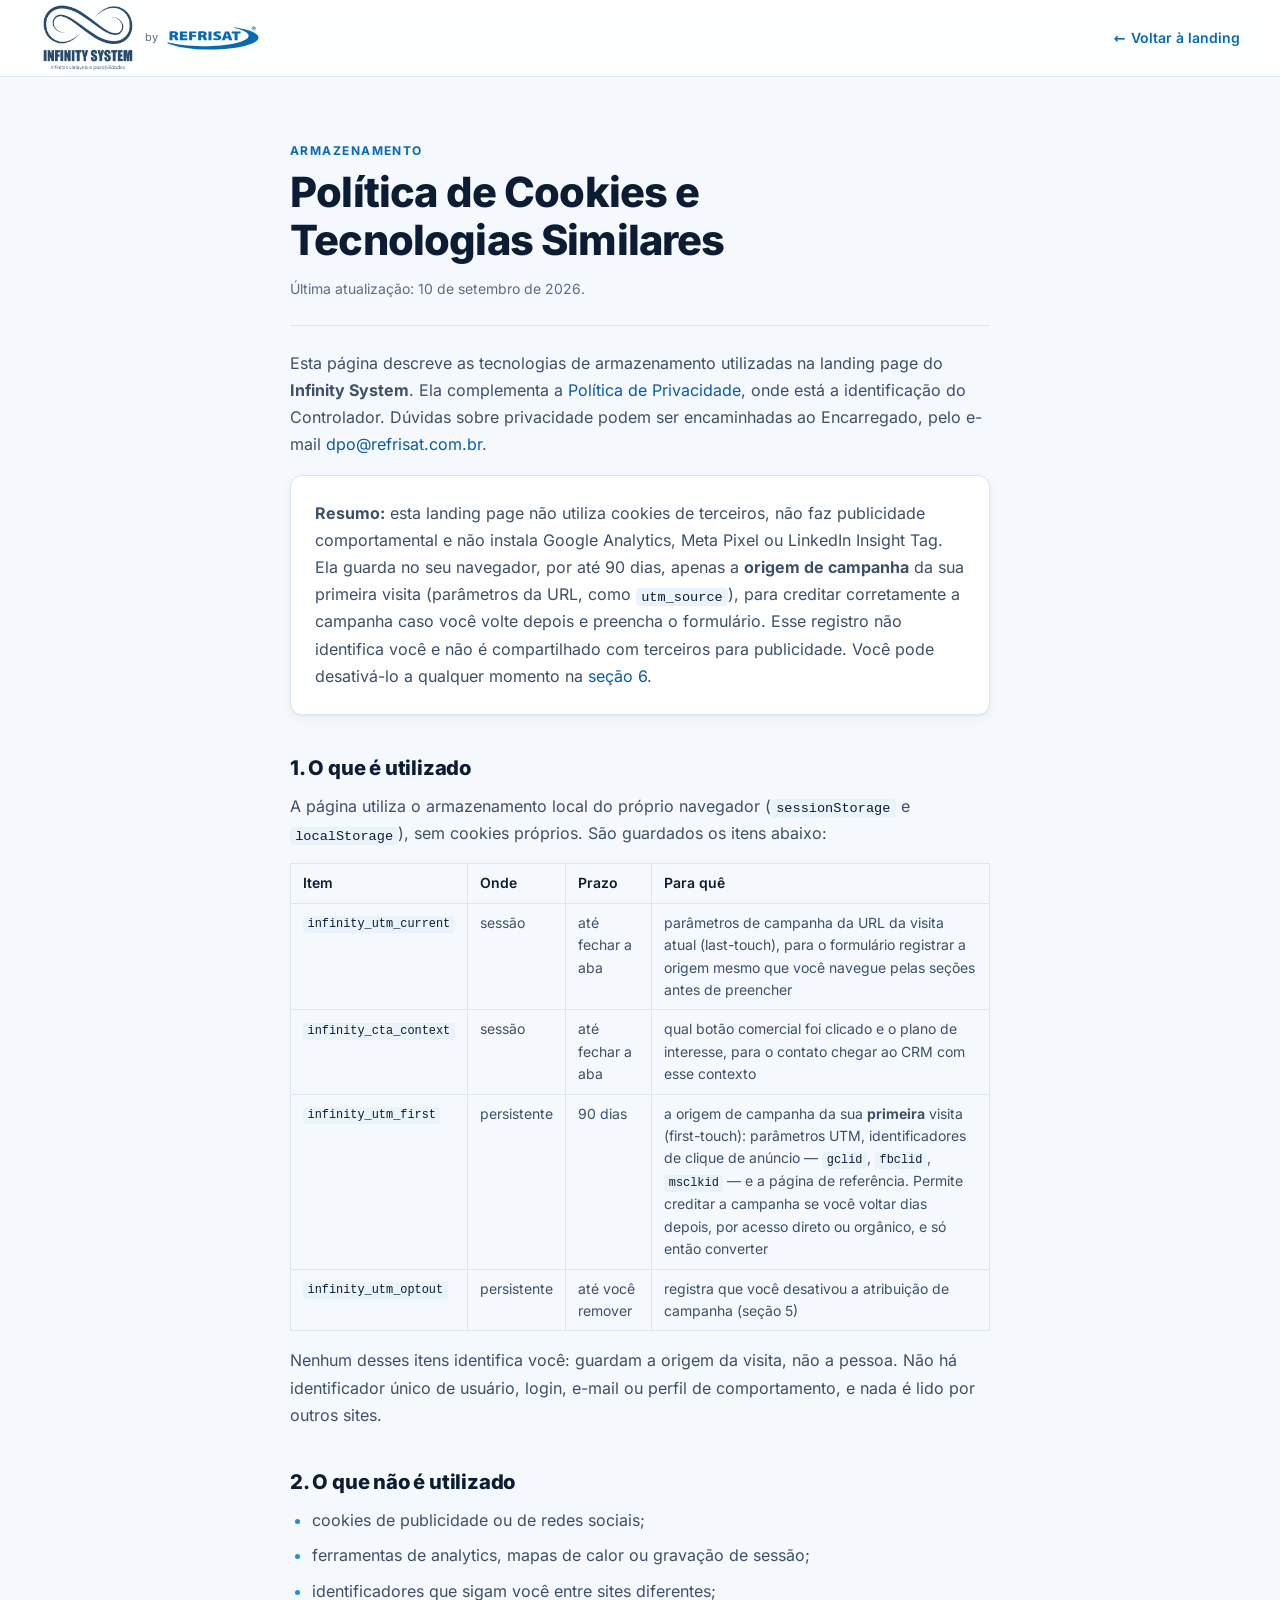
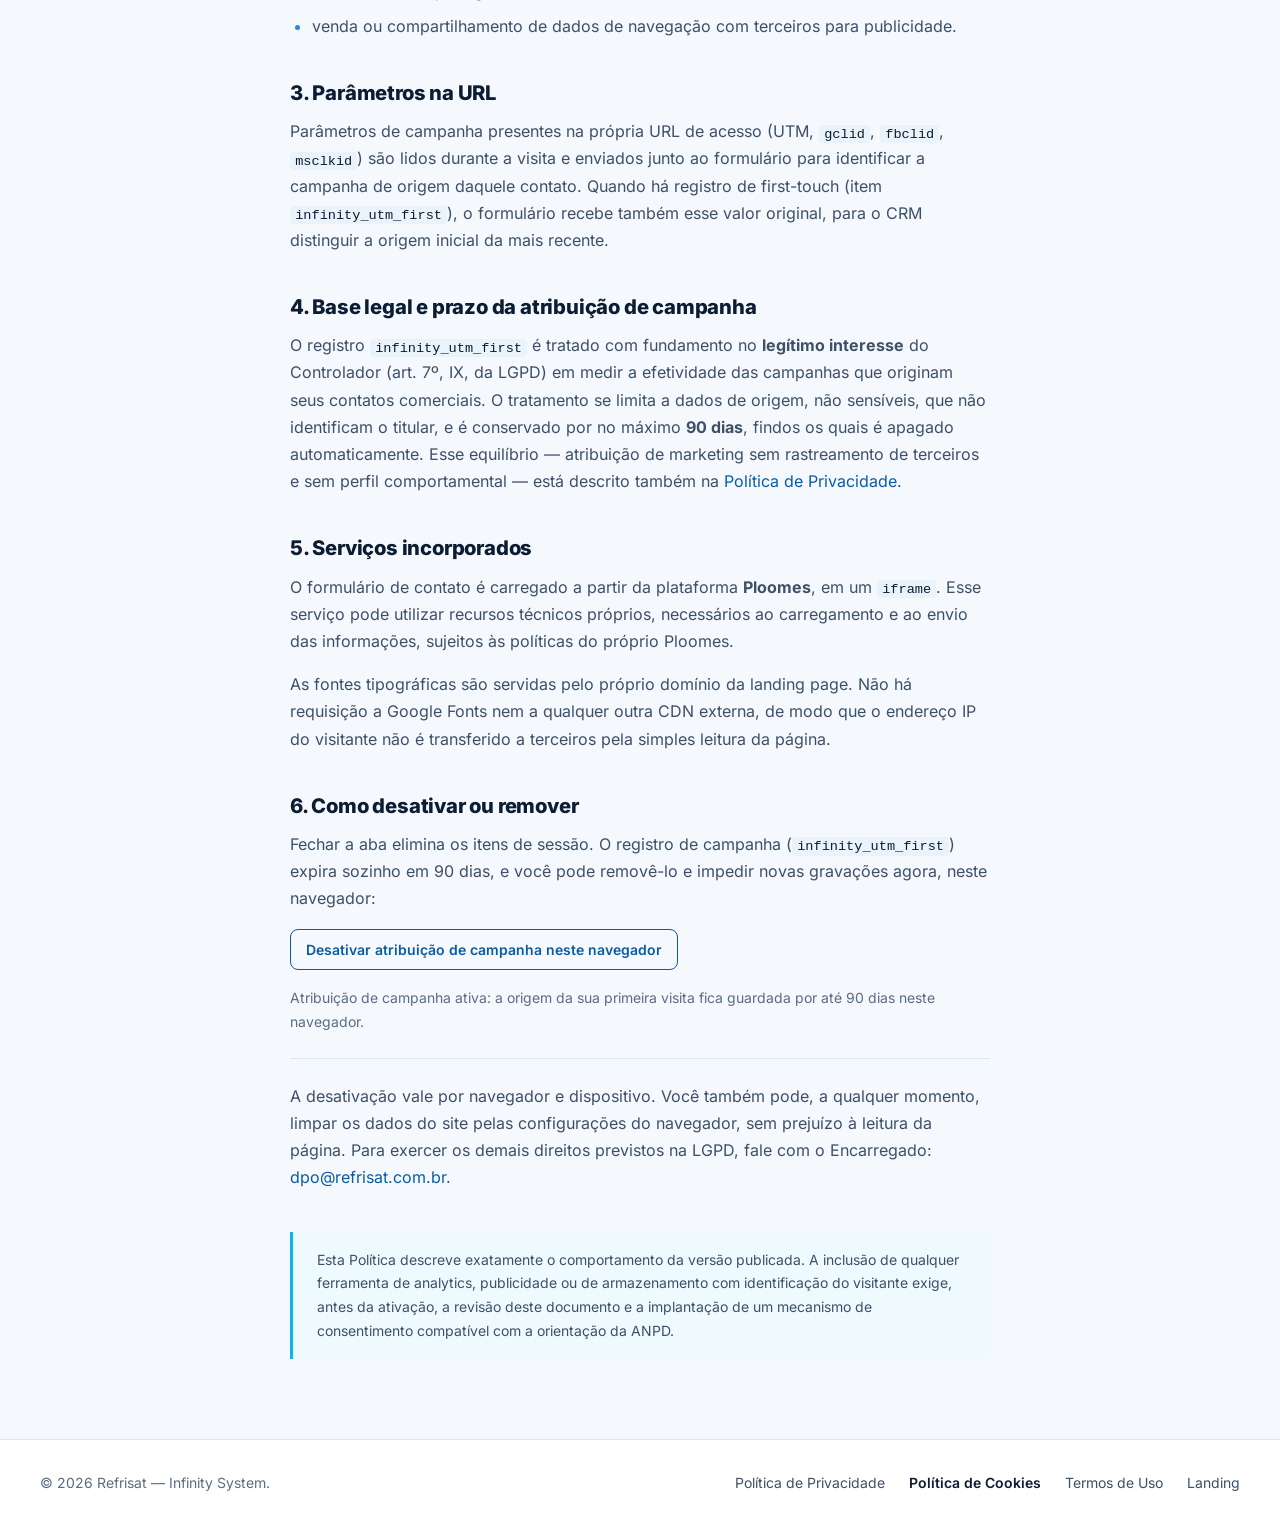
==== commit 489cd174: "feat: atribuicao de campanha persistente (first-touch UTM, 90 dias) - script.js: grava a origem da p" ====
--- a/politica-de-cookies.html
+++ b/politica-de-cookies.html
@@ -36,7 +36,7 @@
 <main class="legal-doc">
   <p class="kicker">Armazenamento</p>
   <h1>Política de Cookies e Tecnologias Similares</h1>
-  <p class="doc-meta">Última atualização: 3 de setembro de 2026.</p>
+  <p class="doc-meta">Última atualização: 10 de setembro de 2026.</p>
 
   <p>Esta página descreve as tecnologias de armazenamento utilizadas na
      landing page do <strong>Infinity System</strong>. Ela complementa a
@@ -47,44 +47,91 @@
 
   <div class="controller">
     <p><strong>Resumo:</strong> esta landing page não utiliza cookies de
-       terceiros, não faz publicidade comportamental, não instala Google
-       Analytics, Meta Pixel ou LinkedIn Insight Tag, e não guarda nada no
-       navegador depois que a aba é fechada. Por isso não há banner de
-       consentimento — não existe escolha a ser feita.</p>
+       terceiros, não faz publicidade comportamental e não instala Google
+       Analytics, Meta Pixel ou LinkedIn Insight Tag. Ela guarda no seu
+       navegador, por até 90 dias, apenas a <strong>origem de campanha</strong>
+       da sua primeira visita (parâmetros da URL, como <code>utm_source</code>),
+       para creditar corretamente a campanha caso você volte depois e preencha
+       o formulário. Esse registro não identifica você e não é compartilhado
+       com terceiros para publicidade. Você pode desativá-lo a qualquer momento
+       na <a href="#atribuicao-campanha">seção 6</a>.</p>
   </div>
 
   <h2>1. O que é utilizado</h2>
-  <p>A página utiliza exclusivamente <code>sessionStorage</code>, um
-     armazenamento de escopo de sessão do próprio navegador. Ele guarda dois
-     itens, ambos apagados automaticamente ao fechar a aba:</p>
-  <ul>
-    <li><code>infinity_utm_current</code> — os parâmetros UTM da URL de
-        entrada, para que o formulário registre a campanha de origem mesmo
-        que o visitante navegue pelas seções antes de preencher;</li>
-    <li><code>infinity_cta_context</code> — qual botão comercial foi clicado e
-        o plano de interesse correspondente, para que o contato chegue ao CRM
-        com esse contexto.</li>
-  </ul>
-  <p>Nenhum dos dois identifica o visitante: guardam a origem da visita, não a
-     pessoa. Não há identificador único, nem leitura entre visitas
-     diferentes.</p>
+  <p>A página utiliza o armazenamento local do próprio navegador
+     (<code>sessionStorage</code> e <code>localStorage</code>), sem cookies
+     próprios. São guardados os itens abaixo:</p>
+  <table class="cookie-table">
+    <thead>
+      <tr><th>Item</th><th>Onde</th><th>Prazo</th><th>Para quê</th></tr>
+    </thead>
+    <tbody>
+      <tr>
+        <td><code>infinity_utm_current</code></td>
+        <td>sessão</td>
+        <td>até fechar a aba</td>
+        <td>parâmetros de campanha da URL da visita atual (last-touch), para o
+            formulário registrar a origem mesmo que você navegue pelas seções
+            antes de preencher</td>
+      </tr>
+      <tr>
+        <td><code>infinity_cta_context</code></td>
+        <td>sessão</td>
+        <td>até fechar a aba</td>
+        <td>qual botão comercial foi clicado e o plano de interesse, para o
+            contato chegar ao CRM com esse contexto</td>
+      </tr>
+      <tr>
+        <td><code>infinity_utm_first</code></td>
+        <td>persistente</td>
+        <td>90 dias</td>
+        <td>a origem de campanha da sua <strong>primeira</strong> visita
+            (first-touch): parâmetros UTM, identificadores de clique de anúncio
+            — <code>gclid</code>, <code>fbclid</code>, <code>msclkid</code> — e
+            a página de referência. Permite creditar a campanha se você voltar
+            dias depois, por acesso direto ou orgânico, e só então converter</td>
+      </tr>
+      <tr>
+        <td><code>infinity_utm_optout</code></td>
+        <td>persistente</td>
+        <td>até você remover</td>
+        <td>registra que você desativou a atribuição de campanha (seção 5)</td>
+      </tr>
+    </tbody>
+  </table>
+  <p>Nenhum desses itens identifica você: guardam a origem da visita, não a
+     pessoa. Não há identificador único de usuário, login, e-mail ou perfil de
+     comportamento, e nada é lido por outros sites.</p>
 
   <h2>2. O que não é utilizado</h2>
   <ul>
     <li>cookies de publicidade ou de redes sociais;</li>
-    <li>ferramentas de analytics ou mapas de calor;</li>
-    <li><code>localStorage</code> ou qualquer armazenamento persistente;</li>
-    <li>atribuição de primeira origem entre visitas — o que exigiria
-        armazenamento persistente e, com ele, consentimento prévio.</li>
+    <li>ferramentas de analytics, mapas de calor ou gravação de sessão;</li>
+    <li>identificadores que sigam você entre sites diferentes;</li>
+    <li>venda ou compartilhamento de dados de navegação com terceiros para
+        publicidade.</li>
   </ul>
 
   <h2>3. Parâmetros na URL</h2>
-  <p>Independentemente de qualquer armazenamento, parâmetros UTM presentes na
-     própria URL de acesso são lidos durante a visita e enviados junto ao
-     formulário para identificar a campanha de origem daquele contato. Isso
-     ocorre na navegação corrente, sem gravação persistente.</p>
+  <p>Parâmetros de campanha presentes na própria URL de acesso (UTM,
+     <code>gclid</code>, <code>fbclid</code>, <code>msclkid</code>) são lidos
+     durante a visita e enviados junto ao formulário para identificar a
+     campanha de origem daquele contato. Quando há registro de first-touch
+     (item <code>infinity_utm_first</code>), o formulário recebe também esse
+     valor original, para o CRM distinguir a origem inicial da mais recente.</p>
 
-  <h2>4. Serviços incorporados</h2>
+  <h2>4. Base legal e prazo da atribuição de campanha</h2>
+  <p>O registro <code>infinity_utm_first</code> é tratado com fundamento no
+     <strong>legítimo interesse</strong> do Controlador (art. 7º, IX, da LGPD)
+     em medir a efetividade das campanhas que originam seus contatos
+     comerciais. O tratamento se limita a dados de origem, não sensíveis, que
+     não identificam o titular, e é conservado por no máximo
+     <strong>90 dias</strong>, findos os quais é apagado automaticamente. Esse
+     equilíbrio — atribuição de marketing sem rastreamento de terceiros e sem
+     perfil comportamental — está descrito também na
+     <a href="politica-de-privacidade.html">Política de Privacidade</a>.</p>
+
+  <h2>5. Serviços incorporados</h2>
   <p>O formulário de contato é carregado a partir da plataforma
      <strong>Ploomes</strong>, em um <code>iframe</code>. Esse serviço pode
      utilizar recursos técnicos próprios, necessários ao carregamento e ao
@@ -94,16 +141,25 @@
      modo que o endereço IP do visitante não é transferido a terceiros pela
      simples leitura da página.</p>
 
-  <h2>5. Como remover</h2>
-  <p>Fechar a aba já elimina os itens descritos no item 1. O visitante também
-     pode limpar os dados do site a qualquer momento pelas configurações do
-     navegador, sem qualquer prejuízo à leitura da página.</p>
+  <h2 id="atribuicao-campanha">6. Como desativar ou remover</h2>
+  <p>Fechar a aba elimina os itens de sessão. O registro de campanha
+     (<code>infinity_utm_first</code>) expira sozinho em 90 dias, e você pode
+     removê-lo e impedir novas gravações agora, neste navegador:</p>
+  <p>
+    <button type="button" id="campanha-optout" class="back-link">Desativar atribuição de campanha neste navegador</button>
+  </p>
+  <p id="campanha-optout-status" role="status" class="doc-meta">Para usar o botão acima, ative o JavaScript.</p>
+  <p>A desativação vale por navegador e dispositivo. Você também pode, a
+     qualquer momento, limpar os dados do site pelas configurações do
+     navegador, sem prejuízo à leitura da página. Para exercer os demais
+     direitos previstos na LGPD, fale com o Encarregado:
+     <a href="mailto:dpo@refrisat.com.br">dpo@refrisat.com.br</a>.</p>
 
   <p class="notice">Esta Política descreve exatamente o comportamento da
      versão publicada. A inclusão de qualquer ferramenta de analytics,
-     publicidade ou armazenamento persistente exige, antes da ativação, a
-     revisão deste documento e a implantação de um mecanismo de consentimento
-     compatível com a orientação da ANPD.</p>
+     publicidade ou de armazenamento com identificação do visitante exige,
+     antes da ativação, a revisão deste documento e a implantação de um
+     mecanismo de consentimento compatível com a orientação da ANPD.</p>
 
 </main>
 
@@ -119,5 +175,6 @@
   </div>
 </footer>
 
+<script src="script.js" defer></script>
 </body>
 </html>
--- a/styles.css
+++ b/styles.css
@@ -212,6 +212,7 @@
 .main-nav a:hover::after, .main-nav a[aria-current="true"]::after { transform:scaleX(1); }
 .main-nav a[aria-current="true"] { color:var(--blue-700); }
 .header-cta { flex:none; min-height:42px; padding-inline:1.05rem; font-size:var(--fs-xs); }
+.header-login { flex:none; min-height:42px; padding-inline:1.05rem; font-size:var(--fs-xs); }
 .main-nav .mobile-cta { display:none; }   /* só aparece no menu colapsado */
 
 .nav-toggle {
@@ -640,7 +641,7 @@
   .main-nav a::after { display:none; }
   .main-nav .mobile-cta { display:block; margin-top:var(--sp-4); }
   .main-nav .mobile-cta a { border-bottom:0; padding:0 1.4rem; }
-  .header-cta { display:none; }
+  .header-cta, .header-login { display:none; }
   .nav-toggle { display:flex; }
   .brand-mark { width:88px; } .brand-refrisat { width:82px; }
 }
@@ -767,6 +768,26 @@
   font-size:var(--fs-sm); color:var(--ink-2);
 }
 
+/* Tabela de itens de armazenamento (Política de Cookies) */
+.legal-doc .cookie-table {
+  width:100%; border-collapse:collapse; margin:0 0 var(--sp-4);
+  font-size:var(--fs-sm); display:block; overflow-x:auto;
+}
+.legal-doc .cookie-table th,
+.legal-doc .cookie-table td {
+  border:1px solid var(--line); padding:var(--sp-2) var(--sp-3);
+  text-align:left; vertical-align:top; color:var(--ink-2); line-height:1.6;
+}
+.legal-doc .cookie-table th { background:var(--surface-2); color:var(--ink); font-weight:600; }
+
+/* Botão de oposição à atribuição de campanha */
+.legal-doc #campanha-optout {
+  display:inline-block; padding:.5rem .95rem;
+  border:1px solid var(--blue-700); border-radius:var(--r-sm);
+  color:var(--blue-700); font-size:var(--fs-sm); font-weight:600;
+}
+.legal-doc #campanha-optout:hover { background:var(--blue-700); color:#fff; }
+
 /* Rodapé enxuto das páginas legais */
 .legal-footer {
   border-top:1px solid var(--line); background:var(--surface);
